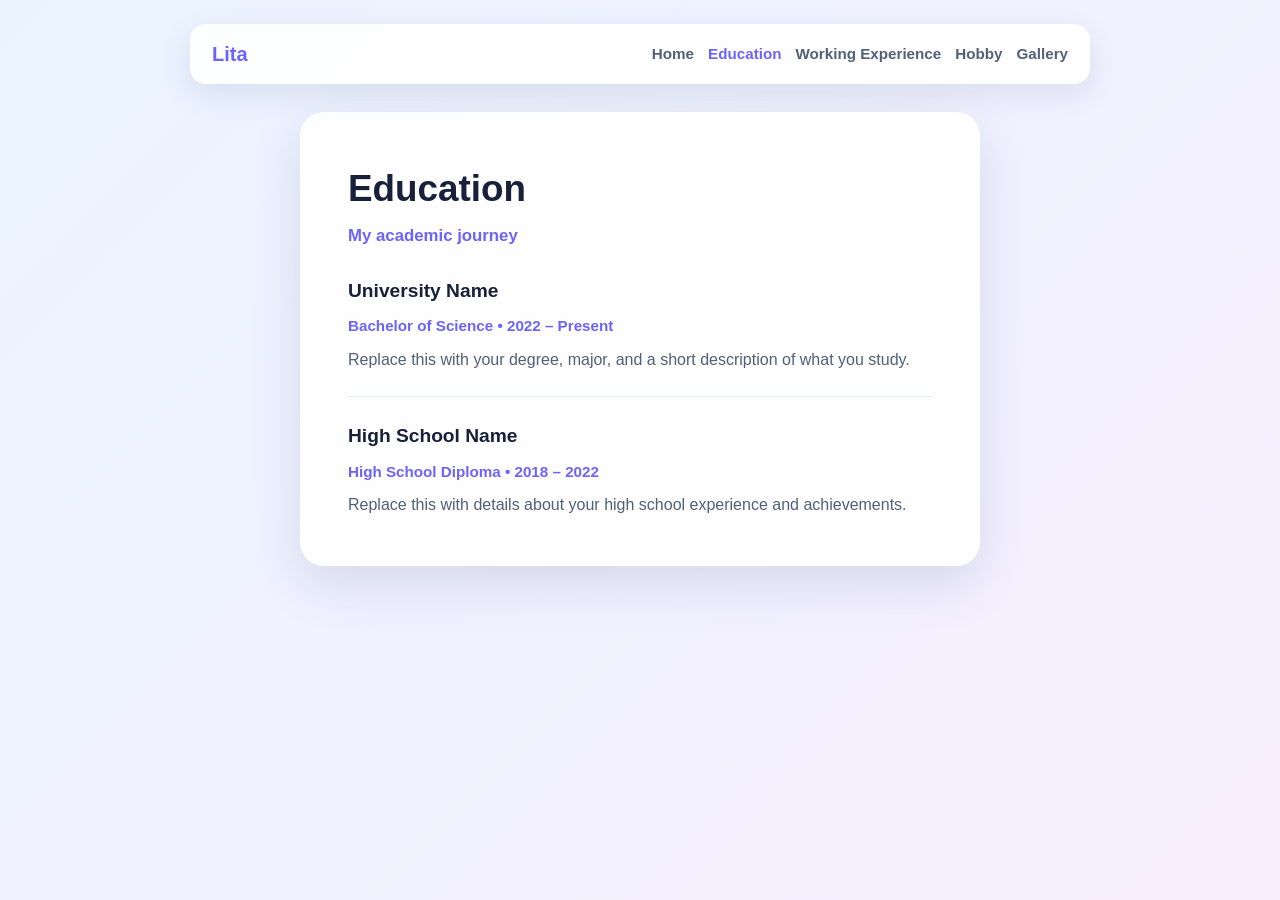
==== education.html @ 4646b447 "Add personal webpage with welcome popup on load. Co-authored-by: Cursor <cursoragent@cursor.com>" ====
<!DOCTYPE html>
<html lang="en">
<head>
  <meta charset="UTF-8">
  <meta name="viewport" content="width=device-width, initial-scale=1.0">
  <title>Education | Lita</title>
  <link rel="stylesheet" href="style.css">
</head>
<body>
  <header class="site-header">
    <a class="brand" href="index.html">Lita</a>
    <nav class="menu" aria-label="Main navigation">
      <a href="index.html">Home</a>
      <a href="education.html" class="active">Education</a>
      <a href="working-experience.html">Working Experience</a>
      <a href="hobby.html">Hobby</a>
      <a href="gallery.html">Gallery</a>
    </nav>
  </header>

  <main class="content-card">
    <h1>Education</h1>
    <p class="tagline">My academic journey</p>

    <section class="entry">
      <h2>University Name</h2>
      <p class="meta">Bachelor of Science • 2022 – Present</p>
      <p>Replace this with your degree, major, and a short description of what you study.</p>
    </section>

    <section class="entry">
      <h2>High School Name</h2>
      <p class="meta">High School Diploma • 2018 – 2022</p>
      <p>Replace this with details about your high school experience and achievements.</p>
    </section>
  </main>
</body>
</html>
---- style.css ----
* {
  box-sizing: border-box;
  margin: 0;
  padding: 0;
}

body {
  min-height: 100vh;
  display: flex;
  flex-direction: column;
  align-items: center;
  gap: 28px;
  padding: 24px;
  color: #24324a;
  font-family: Arial, sans-serif;
  line-height: 1.6;
  background: linear-gradient(135deg, #eaf4ff, #f8efff);
}

.site-header {
  width: 100%;
  max-width: 900px;
  display: flex;
  align-items: center;
  justify-content: space-between;
  gap: 16px;
  padding: 14px 22px;
  background: rgba(255, 255, 255, 0.92);
  border-radius: 16px;
  box-shadow: 0 10px 30px rgba(55, 72, 112, 0.12);
}

.brand {
  color: #6c63ff;
  font-size: 1.25rem;
  font-weight: bold;
  text-decoration: none;
}

.menu {
  display: flex;
  flex-wrap: wrap;
  justify-content: flex-end;
  gap: 6px 14px;
}

.menu a {
  color: #526078;
  font-size: 0.95rem;
  font-weight: bold;
  text-decoration: none;
  transition: color 0.2s;
}

.menu a:hover,
.menu a.active {
  color: #6c63ff;
}

.profile-card,
.content-card {
  width: 100%;
  max-width: 680px;
  padding: 48px;
  background: rgba(255, 255, 255, 0.92);
  border-radius: 24px;
  box-shadow: 0 18px 50px rgba(55, 72, 112, 0.15);
}

.avatar {
  width: 100px;
  height: 100px;
  display: grid;
  place-items: center;
  margin-bottom: 22px;
  color: white;
  font-size: 2.5rem;
  font-weight: bold;
  background: #6c63ff;
  border-radius: 50%;
}

h1 {
  color: #17213a;
  font-size: 2.3rem;
}

.tagline {
  margin: 4px 0 26px;
  color: #6c63ff;
  font-size: 1.05rem;
  font-weight: bold;
}

h2 {
  margin-bottom: 8px;
  color: #17213a;
  font-size: 1.2rem;
}

.about {
  margin-bottom: 26px;
  color: #526078;
}

.details {
  display: grid;
  grid-template-columns: repeat(2, 1fr);
  gap: 14px;
  margin-bottom: 28px;
}

.detail {
  padding: 14px 16px;
  background: #f5f7fc;
  border-radius: 12px;
}

.detail strong {
  display: block;
  color: #6c63ff;
  font-size: 0.8rem;
  text-transform: uppercase;
  letter-spacing: 0.08em;
}

.entry {
  margin-bottom: 24px;
  padding-bottom: 24px;
  border-bottom: 1px solid #e6ebf5;
  color: #526078;
}

.entry:last-child {
  margin-bottom: 0;
  padding-bottom: 0;
  border-bottom: none;
}

.meta {
  margin-bottom: 8px;
  color: #6c63ff;
  font-size: 0.95rem;
  font-weight: bold;
}

.gallery {
  display: grid;
  grid-template-columns: repeat(2, 1fr);
  gap: 14px;
}

.gallery-item {
  display: grid;
  place-items: center;
  aspect-ratio: 1;
  color: #6c63ff;
  font-weight: bold;
  background: #f5f7fc;
  border-radius: 12px;
  text-decoration: none;
  overflow: hidden;
}

.gallery-pdf {
  grid-template-rows: 1fr auto;
  aspect-ratio: 3 / 4;
  padding: 12px;
  gap: 10px;
}

.gallery-pdf embed {
  width: 100%;
  height: 100%;
  border: none;
  border-radius: 8px;
}

.gallery-pdf a {
  color: #6c63ff;
  font-size: 0.9rem;
  font-weight: bold;
  text-decoration: none;
}

.gallery-pdf a:hover {
  text-decoration: underline;
}

.contact {
  display: inline-block;
  padding: 11px 20px;
  color: white;
  font-weight: bold;
  text-decoration: none;
  background: #6c63ff;
  border-radius: 10px;
  transition: transform 0.2s, background 0.2s;
}

.contact:hover {
  background: #554de8;
  transform: translateY(-2px);
}

@media (max-width: 700px) {
  .site-header {
    flex-direction: column;
    align-items: flex-start;
  }

  .menu {
    justify-content: flex-start;
  }
}

@media (max-width: 560px) {
  .profile-card,
  .content-card {
    padding: 30px 24px;
  }

  .details,
  .gallery {
    grid-template-columns: 1fr;
  }

  h1 {
    font-size: 1.9rem;
  }
}
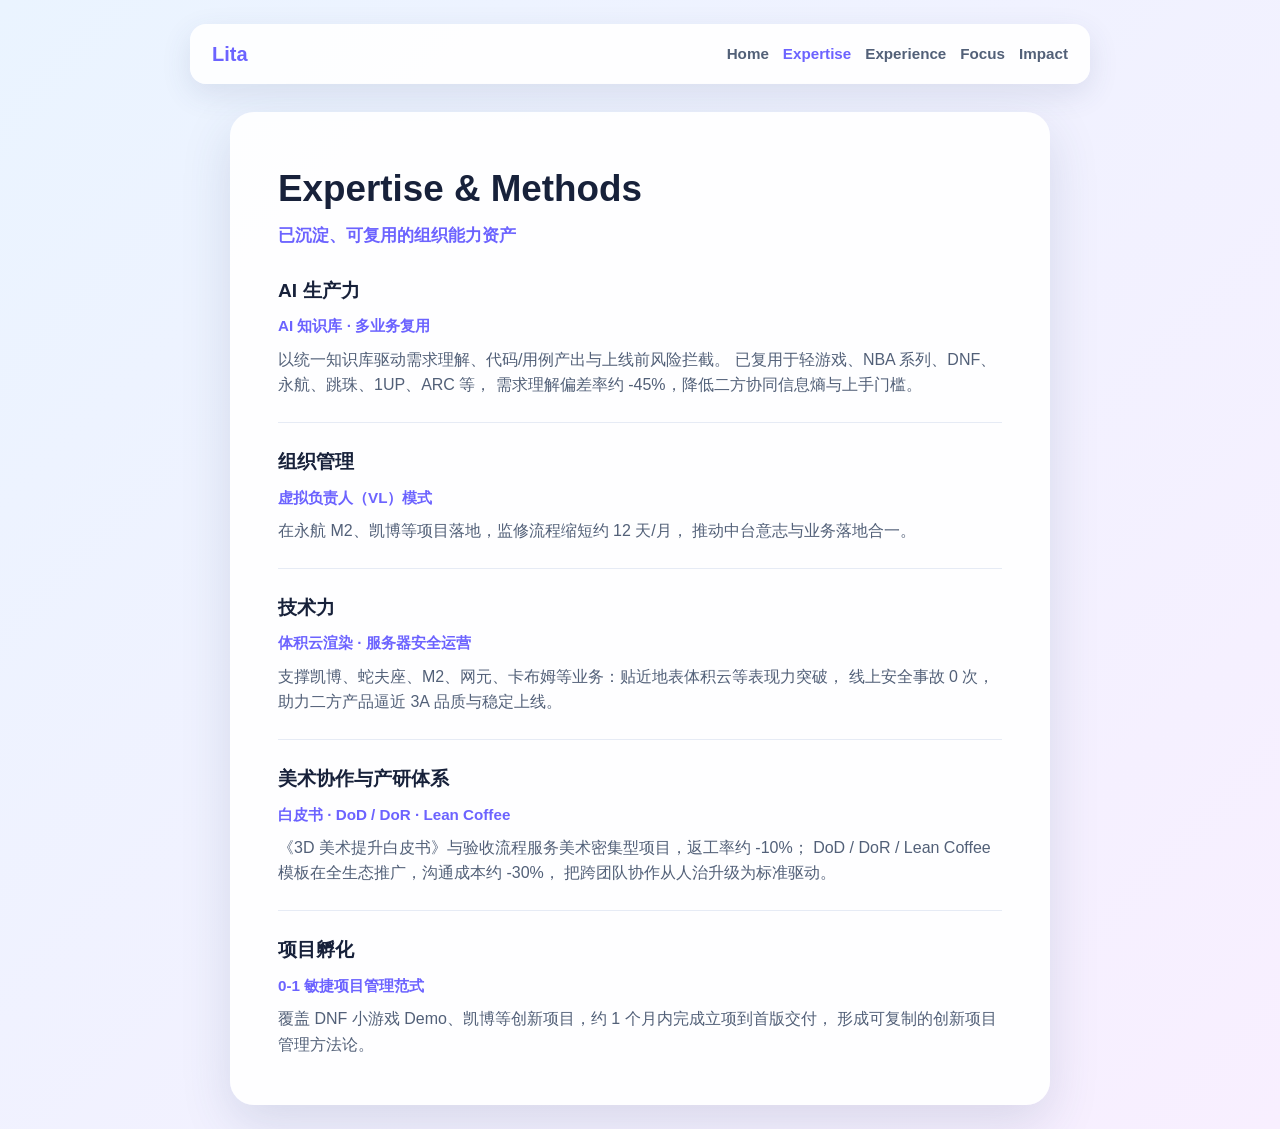
==== commit f08ef032: "Update personal site from P11 materials and add avatar. Co-authored-by: Cursor <cursoragent@cursor.c" ====
--- a/education.html
+++ b/education.html
@@ -1,9 +1,9 @@
 <!DOCTYPE html>
-<html lang="en">
+<html lang="zh-CN">
 <head>
   <meta charset="UTF-8">
   <meta name="viewport" content="width=device-width, initial-scale=1.0">
-  <title>Education | Lita</title>
+  <title>Expertise | Lita Zhu</title>
   <link rel="stylesheet" href="style.css">
 </head>
 <body>
@@ -11,27 +11,62 @@
     <a class="brand" href="index.html">Lita</a>
     <nav class="menu" aria-label="Main navigation">
       <a href="index.html">Home</a>
-      <a href="education.html" class="active">Education</a>
-      <a href="working-experience.html">Working Experience</a>
-      <a href="hobby.html">Hobby</a>
-      <a href="gallery.html">Gallery</a>
+      <a href="education.html" class="active">Expertise</a>
+      <a href="working-experience.html">Experience</a>
+      <a href="hobby.html">Focus</a>
+      <a href="gallery.html">Impact</a>
     </nav>
   </header>
 
-  <main class="content-card">
-    <h1>Education</h1>
-    <p class="tagline">My academic journey</p>
+  <main class="content-card wide">
+    <h1>Expertise &amp; Methods</h1>
+    <p class="tagline">已沉淀、可复用的组织能力资产</p>
 
     <section class="entry">
-      <h2>University Name</h2>
-      <p class="meta">Bachelor of Science • 2022 – Present</p>
-      <p>Replace this with your degree, major, and a short description of what you study.</p>
+      <h2>AI 生产力</h2>
+      <p class="meta">AI 知识库 · 多业务复用</p>
+      <p>
+        以统一知识库驱动需求理解、代码/用例产出与上线前风险拦截。
+        已复用于轻游戏、NBA 系列、DNF、永航、跳珠、1UP、ARC 等，
+        需求理解偏差率约 -45%，降低二方协同信息熵与上手门槛。
+      </p>
     </section>
 
     <section class="entry">
-      <h2>High School Name</h2>
-      <p class="meta">High School Diploma • 2018 – 2022</p>
-      <p>Replace this with details about your high school experience and achievements.</p>
+      <h2>组织管理</h2>
+      <p class="meta">虚拟负责人（VL）模式</p>
+      <p>
+        在永航 M2、凯博等项目落地，监修流程缩短约 12 天/月，
+        推动中台意志与业务落地合一。
+      </p>
+    </section>
+
+    <section class="entry">
+      <h2>技术力</h2>
+      <p class="meta">体积云渲染 · 服务器安全运营</p>
+      <p>
+        支撑凯博、蛇夫座、M2、网元、卡布姆等业务：贴近地表体积云等表现力突破，
+        线上安全事故 0 次，助力二方产品逼近 3A 品质与稳定上线。
+      </p>
+    </section>
+
+    <section class="entry">
+      <h2>美术协作与产研体系</h2>
+      <p class="meta">白皮书 · DoD / DoR · Lean Coffee</p>
+      <p>
+        《3D 美术提升白皮书》与验收流程服务美术密集型项目，返工率约 -10%；
+        DoD / DoR / Lean Coffee 模板在全生态推广，沟通成本约 -30%，
+        把跨团队协作从人治升级为标准驱动。
+      </p>
+    </section>
+
+    <section class="entry">
+      <h2>项目孵化</h2>
+      <p class="meta">0-1 敏捷项目管理范式</p>
+      <p>
+        覆盖 DNF 小游戏 Demo、凯博等创新项目，约 1 个月内完成立项到首版交付，
+        形成可复制的创新项目管理方法论。
+      </p>
     </section>
   </main>
 </body>
--- a/style.css
+++ b/style.css
@@ -67,17 +67,62 @@
   box-shadow: 0 18px 50px rgba(55, 72, 112, 0.15);
 }
 
+.content-card.wide {
+  max-width: 820px;
+}
+
+.about p + p {
+  margin-top: 12px;
+}
+
+.bullet-list {
+  margin-top: 10px;
+  padding-left: 1.2em;
+  color: #526078;
+}
+
+.bullet-list li + li {
+  margin-top: 8px;
+}
+
+.metrics {
+  display: grid;
+  grid-template-columns: repeat(3, 1fr);
+  gap: 14px;
+  margin-bottom: 28px;
+}
+
+.metric {
+  display: flex;
+  flex-direction: column;
+  gap: 6px;
+  padding: 18px 16px;
+  background: #f5f7fc;
+  border-radius: 12px;
+  text-align: center;
+}
+
+.metric-value {
+  color: #6c63ff;
+  font-size: 1.6rem;
+  font-weight: bold;
+  line-height: 1.2;
+}
+
+.metric-label {
+  color: #526078;
+  font-size: 0.85rem;
+}
+
 .avatar {
-  width: 100px;
-  height: 100px;
-  display: grid;
-  place-items: center;
+  width: 120px;
+  height: 120px;
+  display: block;
   margin-bottom: 22px;
-  color: white;
-  font-size: 2.5rem;
-  font-weight: bold;
-  background: #6c63ff;
+  object-fit: cover;
+  object-position: center top;
   border-radius: 50%;
+  box-shadow: 0 8px 24px rgba(55, 72, 112, 0.18);
 }
 
 h1 {
@@ -221,7 +266,8 @@
   }
 
   .details,
-  .gallery {
+  .gallery,
+  .metrics {
     grid-template-columns: 1fr;
   }
 
@@ -229,3 +275,9 @@
     font-size: 1.9rem;
   }
 }
+
+@media (min-width: 561px) and (max-width: 700px) {
+  .metrics {
+    grid-template-columns: repeat(2, 1fr);
+  }
+}
